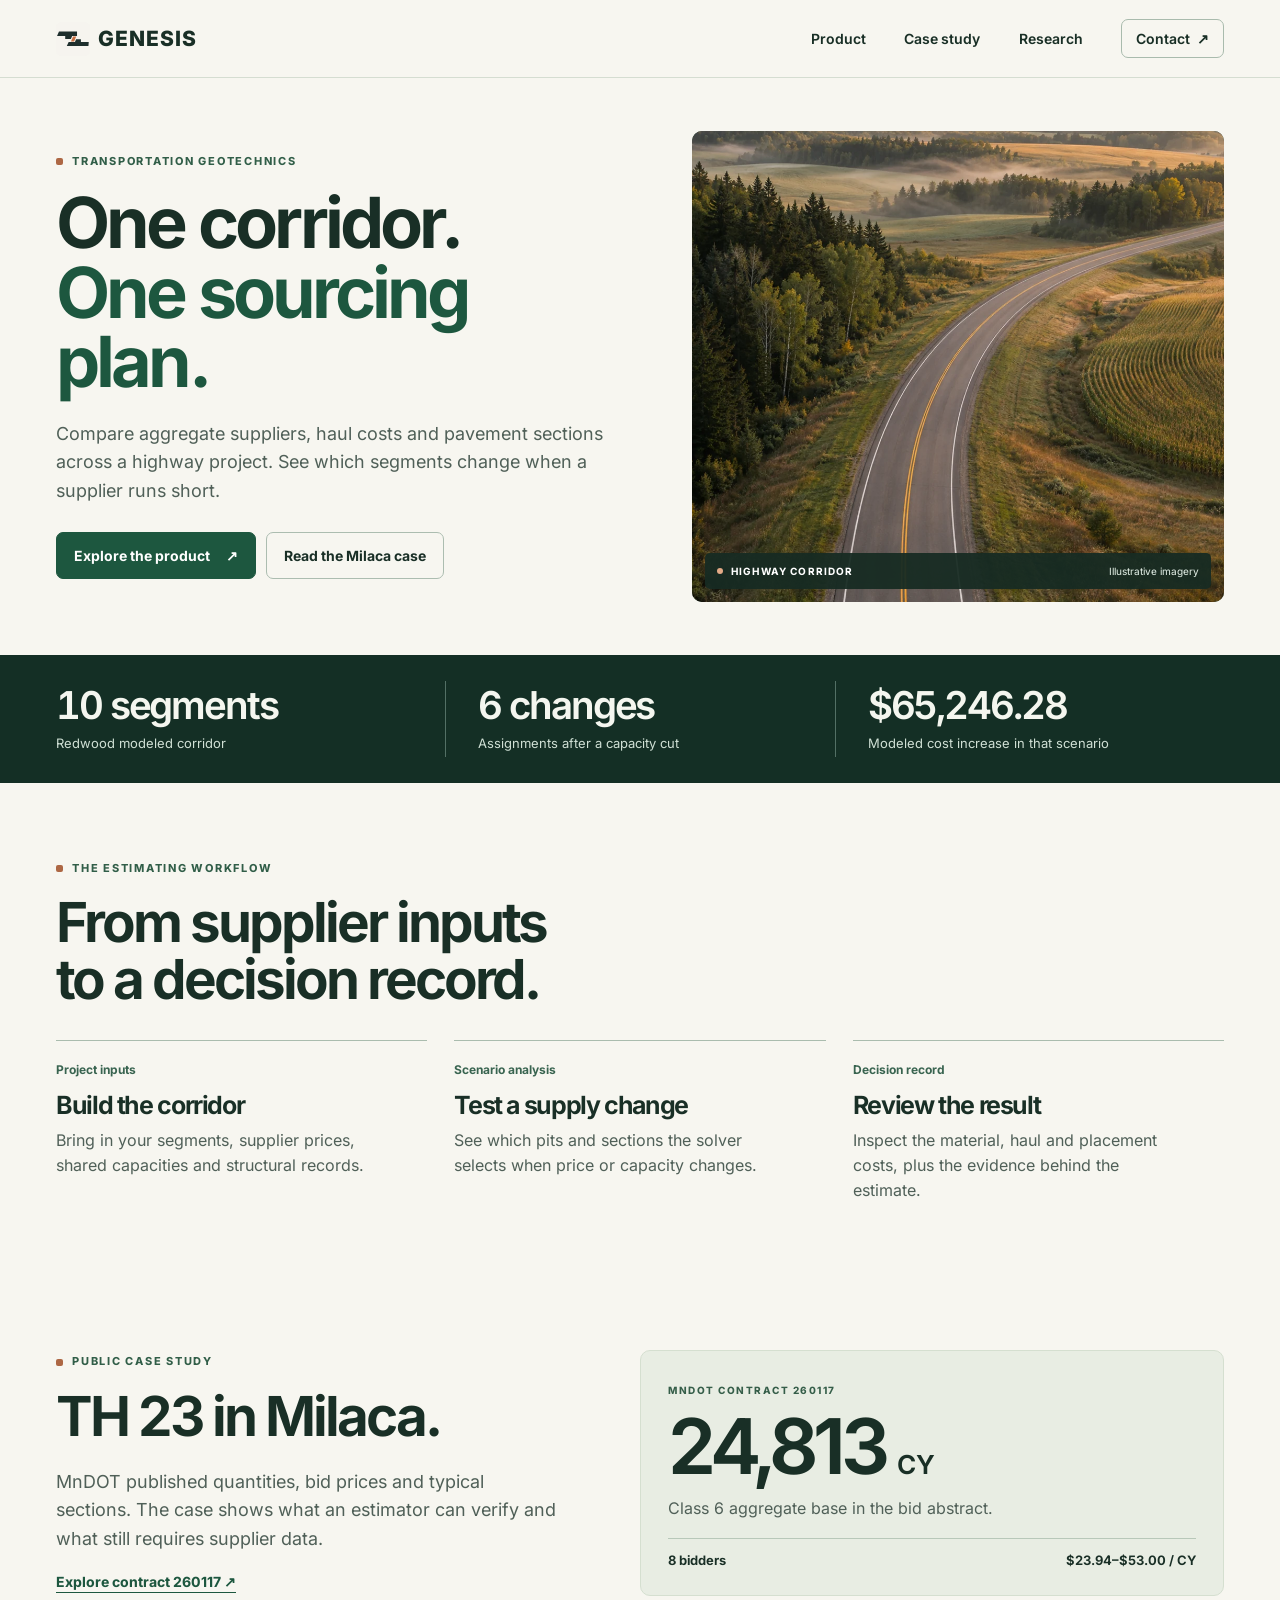
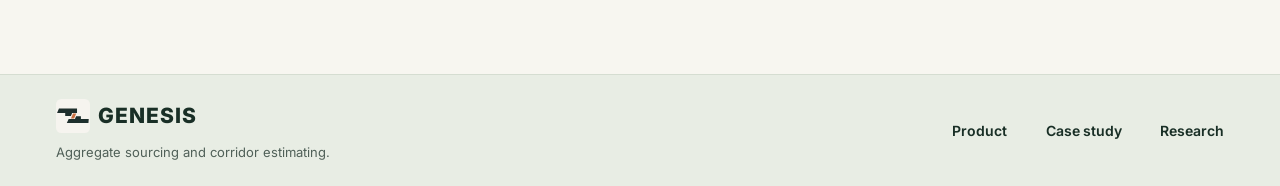
==== Genesis/index.html @ 0771c58f "Publish redesigned Genesis product site" ====
<!doctype html>
<html lang="en"><head>
<meta charset="utf-8"><meta name="viewport" content="width=device-width, initial-scale=1">
<title>Genesis | Aggregate sourcing for highway projects</title><meta name="description" content="Compare aggregate sources, haul costs and supplier capacity across a highway corridor.">
<link rel="canonical" href="https://alpmms.github.io/Genesis/">
<meta property="og:title" content="Genesis | Aggregate sourcing for highway projects"><meta property="og:description" content="Compare aggregate sources, haul costs and supplier capacity across a highway corridor."><meta property="og:image" content="https://alpmms.github.io/Genesis/assets/corridor.webp">
<meta name="theme-color" content="#172d24"><link rel="icon" href="/Genesis/assets/favicon.svg" type="image/svg+xml">
<link rel="preload" href="/Genesis/assets/inter-latin-wght.woff2" as="font" type="font/woff2" crossorigin>
<link rel="stylesheet" href="/Genesis/assets/styles.css"><script src="/Genesis/assets/site.js" defer></script>
</head><body>
<a class="skip" href="#main">Skip to content</a>
<header class="header"><div class="wrap header-inner">
  <a class="brand" href="/Genesis/" aria-label="Genesis home"><img src="/Genesis/assets/favicon.svg" width="34" height="34" alt="">GENESIS</a>
  <button class="menu" type="button" aria-expanded="false" aria-controls="site-nav">Menu</button>
  <nav id="site-nav" aria-label="Main navigation"><a href="/Genesis/product/">Product</a><a href="/Genesis/case-study/">Case study</a><a href="/Genesis/research/">Research</a><a class="nav-cta" href="https://alpmms.github.io/#contact">Contact <span aria-hidden="true">↗</span></a></nav>
</div></header>
<main id="main">
<section class="hero wrap">
  <div class="hero-copy">
    <p class="eyebrow"><span></span> TRANSPORTATION GEOTECHNICS</p>
    <h1>One corridor.<br><em>One sourcing plan.</em></h1>
    <p class="lead">Compare aggregate suppliers, haul costs and pavement sections across a highway project. See which segments change when a supplier runs short.</p>
    <div class="actions"><a class="button" href="/Genesis/product/">Explore the product <span aria-hidden="true">↗</span></a><a class="button secondary" href="/Genesis/case-study/">Read the Milaca case</a></div>
  </div>
  <figure class="hero-media"><img src="/Genesis/assets/corridor.webp" alt="Illustrative aerial view of a two-lane highway crossing fields and forest" fetchpriority="high" width="1536" height="1024">
    <figcaption><span></span> HIGHWAY CORRIDOR <small>Illustrative imagery</small></figcaption>
  </figure>
</section>
<section class="proof"><div class="wrap proof-grid">
  <div><strong>10 segments</strong><p>Redwood modeled corridor</p></div><div><strong>6 changes</strong><p>Assignments after a capacity cut</p></div><div><strong>$65,246.28</strong><p>Modeled cost increase in that scenario</p></div>
</div></section>
<section class="wrap section workflow">
  <div class="section-heading"><p class="eyebrow"><span></span> THE ESTIMATING WORKFLOW</p><h2>From supplier inputs<br>to a decision record.</h2></div>
  <div class="steps">
    <article><p class="step-label">Project inputs</p><h3>Build the corridor</h3><p>Bring in your segments, supplier prices, shared capacities and structural records.</p></article>
    <article><p class="step-label">Scenario analysis</p><h3>Test a supply change</h3><p>See which pits and sections the solver selects when price or capacity changes.</p></article>
    <article><p class="step-label">Decision record</p><h3>Review the result</h3><p>Inspect the material, haul and placement costs, plus the evidence behind the estimate.</p></article>
  </div>
</section>
<section class="wrap section feature"><div><p class="eyebrow"><span></span> PUBLIC CASE STUDY</p><h2>TH 23 in Milaca.</h2><p class="lead">MnDOT published quantities, bid prices and typical sections. The case shows what an estimator can verify and what still requires supplier data.</p><a class="text-link" href="/Genesis/case-study/">Explore contract 260117 <span aria-hidden="true">↗</span></a></div><div class="case-note"><span>MNDOT CONTRACT 260117</span><strong>24,813 <small>CY</small></strong><p>Class 6 aggregate base in the bid abstract.</p><div>8 bidders <span>$23.94–$53.00 / CY</span></div></div></section></main>
<footer class="footer"><div class="wrap footer-inner"><div><a class="brand" href="/Genesis/" aria-label="Genesis home"><img src="/Genesis/assets/favicon.svg" width="34" height="34" alt="">GENESIS</a><p>Aggregate sourcing and corridor estimating.</p></div><nav aria-label="Footer"><a href="/Genesis/product/">Product</a><a href="/Genesis/case-study/">Case study</a><a href="/Genesis/research/">Research</a></nav></div></footer>
</body></html>
---- Genesis/assets/styles.css ----
@font-face{font-family:Inter;src:url(inter-latin-wght.woff2) format("woff2");font-weight:100 900;font-display:swap}
:root{color:#192f26;background:#f7f6f0;font-family:Inter,"Segoe UI",sans-serif;--paper:#f7f6f0;--ink:#192f26;--quiet:#506058;--green:#1d573f;--deep:#142f25;--line:#d5ddd1;--copper:#ad6744}
*{box-sizing:border-box}body{margin:0}a{color:inherit}button{font:inherit}button,a{-webkit-tap-highlight-color:transparent}a:focus-visible,button:focus-visible{outline:3px solid #b25935;outline-offset:5px}img{max-width:100%;display:block;height:auto}h1,h2,h3,p,figure,dl,dd{margin:0}p{line-height:1.58}h1,h2,h3{letter-spacing:-.055em}h1{font-size:clamp(46px,6vw,104px);line-height:.99;font-weight:680}h2{font-size:clamp(35px,4.3vw,62px);line-height:1.03;font-weight:670}h3{font-size:25px;font-weight:680;line-height:1.12}em{color:var(--green);font-style:normal}.wrap{width:min(1370px,calc(100% - 112px));margin-inline:auto}.section{padding-block:78px}.skip{position:fixed;top:8px;left:8px;transform:translateY(-150%);z-index:5;background:white;padding:10px}.skip:focus{transform:none}
.header{border-bottom:1px solid var(--line)}.header-inner{min-height:77px;display:flex;align-items:center;justify-content:space-between;gap:20px}.brand{display:inline-flex;align-items:center;gap:8px;font-size:21px;font-weight:820;letter-spacing:.045em;text-decoration:none}.header nav,.footer nav{display:flex;align-items:center;gap:clamp(18px,3vw,40px)}.header nav a,.footer nav a{text-decoration:none;font-size:14px;font-weight:620}.header nav a[aria-current=page],.header nav a:hover,.footer nav a:hover{text-decoration:underline;text-underline-offset:6px}.nav-cta{border:1px solid #a9bbad;padding:10px 14px;border-radius:7px}.nav-cta span{margin-left:4px}.menu{display:none}
.hero{display:grid;grid-template-columns:1fr .93fr;align-items:center;gap:clamp(25px,5vw,90px);min-height:570px;padding-block:53px}.eyebrow{color:#315e48;display:flex;align-items:center;gap:9px;font-size:11px;line-height:1.45;letter-spacing:.16em;font-weight:760;margin-bottom:18px}.eyebrow span{width:7px;height:7px;background:var(--copper);border-radius:2px;flex:none}.hero-copy h1{font-size:clamp(50px,5.5vw,94px)}.lead{font-size:clamp(16px,1.4vw,20px);color:var(--quiet);max-width:550px;margin-top:23px;line-height:1.58}.actions{display:flex;flex-wrap:wrap;gap:10px;margin-top:27px}.button{background:var(--green);border:1px solid var(--green);color:white;display:inline-flex;align-items:center;gap:16px;padding:13px 17px;border-radius:7px;font-size:14px;font-weight:700;text-decoration:none;min-height:47px}.button:hover{background:#153e2e}.button.secondary{background:transparent;color:var(--ink);border-color:#acbdb0}.button.secondary:hover{background:#e7ede5}.hero-media{position:relative;border-radius:10px;overflow:hidden;aspect-ratio:1.13;background:#284536}.hero-media img{width:100%;height:100%;object-fit:cover;object-position:55% 50%}.hero-media figcaption{position:absolute;bottom:13px;left:13px;right:13px;display:flex;align-items:center;gap:8px;color:#fff;background:#172b23ef;padding:12px;border-radius:5px;font-size:10px;letter-spacing:.115em;font-weight:740}.hero-media figcaption span{height:6px;width:6px;border-radius:50%;background:#e4aa87}.hero-media small{font-size:10px;letter-spacing:normal;margin-left:auto;font-weight:450;color:#d9e5dc}
.proof{background:var(--deep);color:#f4f6ef}.proof-grid{display:grid;grid-template-columns:repeat(3,minmax(0,1fr));padding-block:26px}.proof-grid>div{padding:3px clamp(12px,3vw,32px);border-left:1px solid #537065}.proof-grid>div:first-child{padding-left:0;border-left:0}.proof strong{font-size:clamp(23px,3vw,43px);letter-spacing:-.055em;line-height:1.1;font-weight:620;font-variant-numeric:tabular-nums}.proof p{color:#d0e0d5;font-size:13px;margin-top:7px}
.workflow .section-heading{margin-bottom:32px}.steps{display:grid;grid-template-columns:repeat(3,minmax(0,1fr));gap:27px}.steps article{border-top:1px solid #aabcae;padding:20px 0}.step-label{font-size:12px;color:#396450;font-weight:700;margin-bottom:11px}.steps article>p:last-child{color:var(--quiet);margin-top:9px;max-width:315px}
.feature{display:grid;grid-template-columns:minmax(0,.87fr) minmax(0,1fr);gap:clamp(25px,6vw,95px);align-items:center;padding-top:48px}.divider{border-top:1px solid var(--line)}.case-note{padding:27px;background:#e8ede3;border:1px solid #d5dfd0;border-radius:10px}.case-note>span{font-size:10px;color:#355e49;letter-spacing:.15em;font-weight:770}.case-note strong{display:block;font-size:clamp(44px,6vw,90px);font-weight:640;letter-spacing:-.075em;margin-top:8px;line-height:1.08}.case-note small{font-size:.34em;letter-spacing:0}.case-note p{color:var(--quiet);margin-top:7px}.case-note div{border-top:1px solid #b8c8b9;margin-top:17px;padding-top:13px;display:flex;justify-content:space-between;gap:8px;font-size:13px;font-weight:670}.text-link{display:inline-block;margin-top:20px;color:var(--green);font-size:14px;font-weight:730;text-underline-offset:5px}
.page-head{padding-top:78px;padding-bottom:55px}.page-head .lead{max-width:670px}.product-demo{border-top:1px solid var(--line);padding-top:45px;padding-bottom:20px}.product-demo .section-heading{margin-bottom:24px}.demo{background:white;border:1px solid var(--line);border-radius:10px;overflow:hidden;margin-bottom:24px}.demo-choices{display:flex;flex-wrap:wrap;gap:8px;padding:14px;background:#e9eee6;border-bottom:1px solid var(--line)}.demo-choices button{border:1px solid #afc0b2;background:var(--paper);border-radius:6px;color:var(--ink);cursor:pointer;padding:9px 12px;font-size:13px;font-weight:700}.demo-choices button[aria-pressed=true]{color:white;background:var(--green);border-color:var(--green)}.demo-body{padding:20px}.demo-body>p{color:var(--quiet)}.demo-body dl{display:grid;grid-template-columns:repeat(3,minmax(0,1fr));gap:13px;margin:17px 0}.demo-body dl>div{padding:12px;background:#edf2ea;border-radius:7px}.demo-body dt{font-size:12px;color:var(--quiet);margin-bottom:6px}.demo-body dd{font-size:clamp(17px,2.3vw,31px);font-weight:710;letter-spacing:-.035em;font-variant-numeric:tabular-nums}.demo-body .result{color:#245a42;font-weight:670}.screen img{width:100%;border:1px solid #b8c8b9;border-radius:9px;background:#e9eee6}.screen figcaption{font-size:12px;color:var(--quiet);margin-top:8px}.body-copy p+p{margin-top:14px}.sources{padding-left:20px;line-height:1.75;color:var(--green)}
.footer{background:#e8ede4;border-top:1px solid var(--line);padding-block:24px}.footer-inner{display:flex;justify-content:space-between;align-items:center;gap:15px}.footer p{font-size:13px;color:var(--quiet);margin-top:5px}
@media(max-width:1000px){.wrap{width:calc(100% - 56px)}.hero{min-height:0}.hero-copy h1{font-size:clamp(42px,6.1vw,65px)}.section{padding-block:49px}.feature{gap:30px}}
@media(max-width:720px){.wrap{width:calc(100% - 34px)}.header-inner{min-height:64px;position:relative}.menu{display:block;background:transparent;border:1px solid #9db3a4;border-radius:6px;padding:8px 11px;color:var(--ink);cursor:pointer}.header nav{display:none;position:absolute;z-index:3;top:calc(100% + 1px);right:0;left:0;align-items:stretch;gap:0;background:var(--paper);border:1px solid var(--line);border-radius:0 0 8px 8px;padding:6px}.header nav[data-open=true]{display:grid}.header nav a{padding:11px}.header .nav-cta{border:0}.hero,.feature{grid-template-columns:1fr}.hero{padding-block:38px;gap:27px}.hero-copy h1{font-size:clamp(42px,9vw,66px)}.hero-media{aspect-ratio:1.38}.steps{grid-template-columns:1fr;gap:0}.proof-grid{gap:13px;grid-template-columns:1fr;padding-block:19px}.proof-grid>div,.proof-grid>div:first-child{padding:0 0 0 10px;border-left:1px solid #537065}.proof p{margin-top:3px}.demo-body dl{grid-template-columns:1fr}.footer-inner{align-items:flex-start;flex-direction:column}.footer nav{flex-wrap:wrap;gap:13px}.section{padding-block:37px}.page-head h1{font-size:clamp(40px,8.6vw,68px)}.lead{margin-top:16px}}
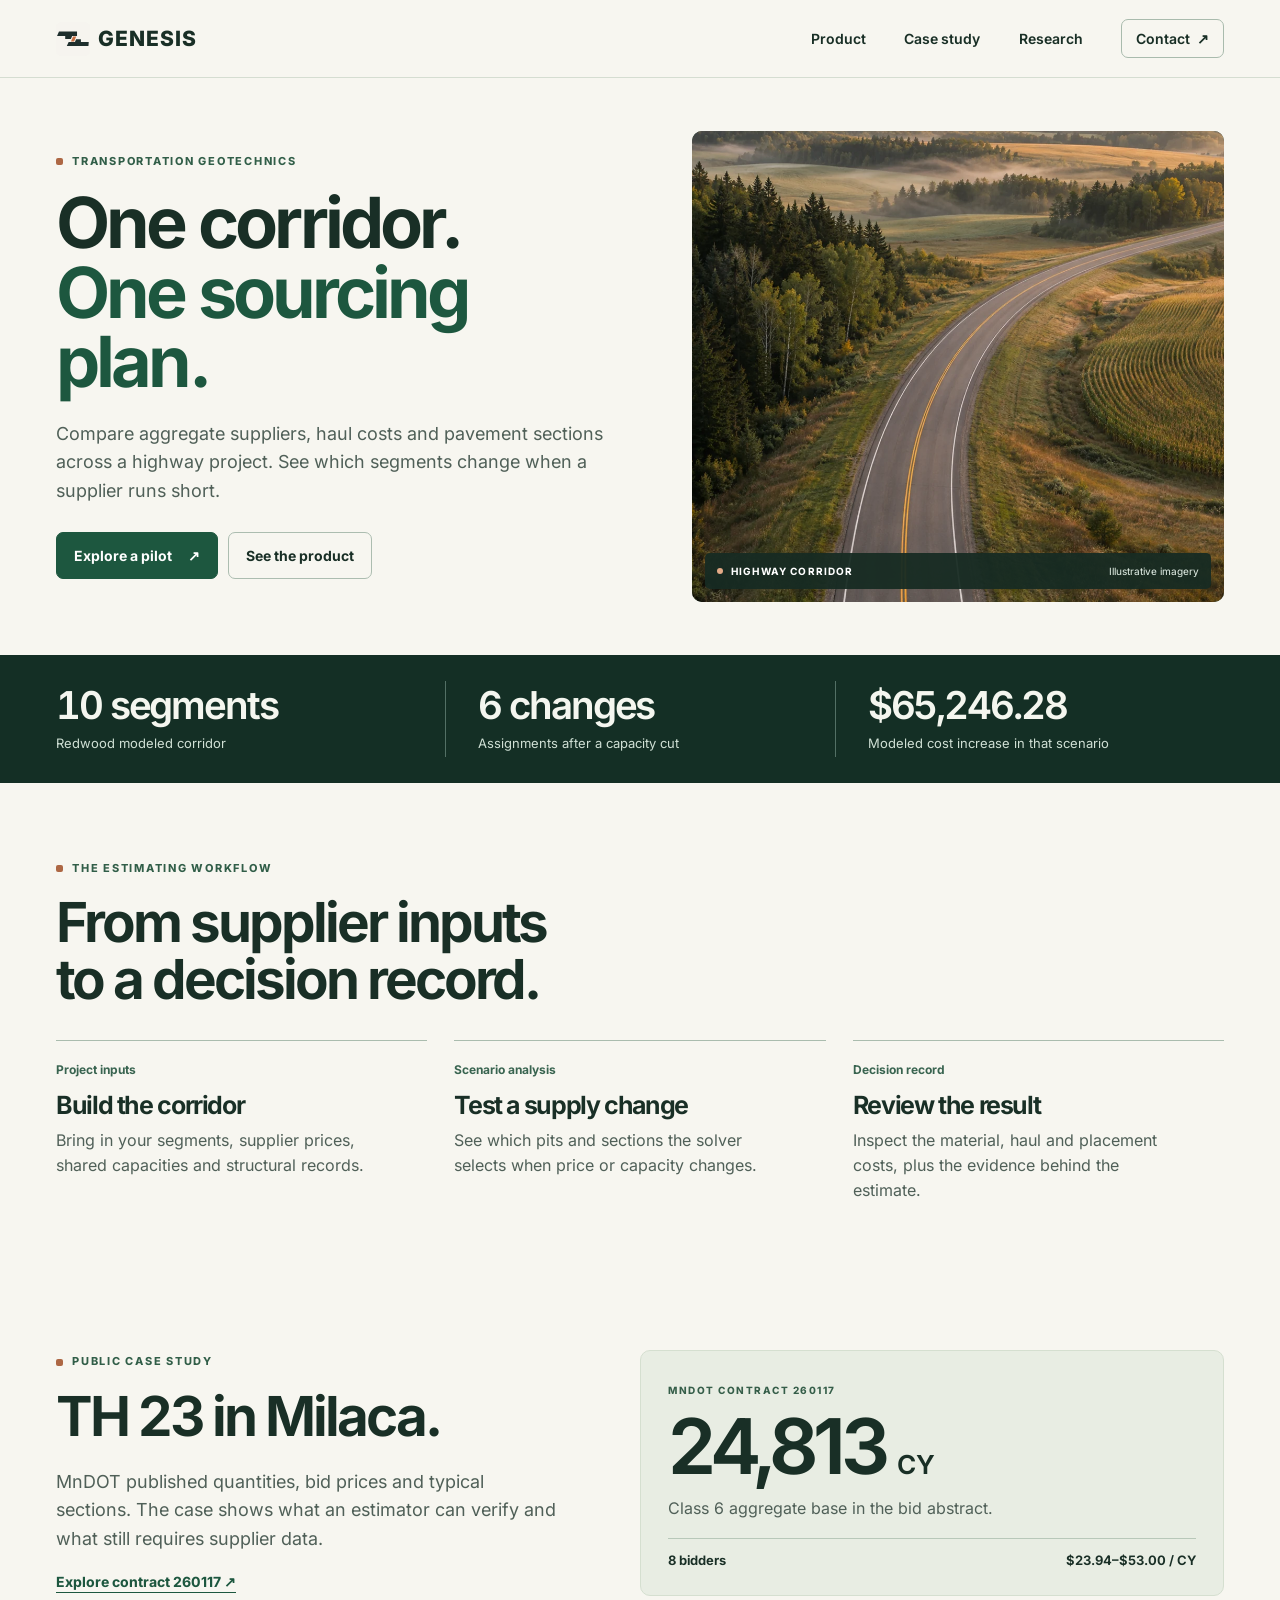
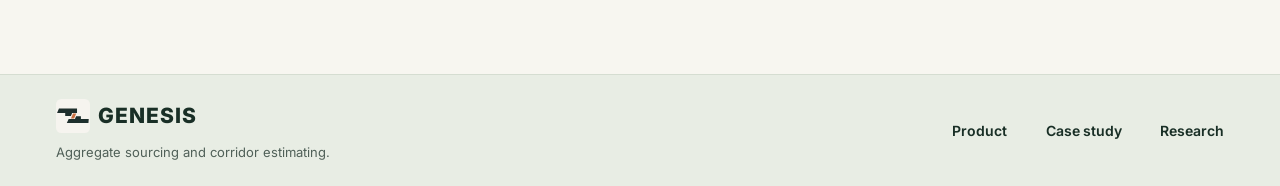
==== commit 1a74100f: "Publish Genesis pilot scope and procurement evidence" ====
--- a/Genesis/index.html
+++ b/Genesis/index.html
@@ -20,7 +20,7 @@
     <p class="eyebrow"><span></span> TRANSPORTATION GEOTECHNICS</p>
     <h1>One corridor.<br><em>One sourcing plan.</em></h1>
     <p class="lead">Compare aggregate suppliers, haul costs and pavement sections across a highway project. See which segments change when a supplier runs short.</p>
-    <div class="actions"><a class="button" href="/Genesis/product/">Explore the product <span aria-hidden="true">↗</span></a><a class="button secondary" href="/Genesis/case-study/">Read the Milaca case</a></div>
+    <div class="actions"><a class="button" href="/Genesis/product/#pilot">Explore a pilot <span aria-hidden="true">↗</span></a><a class="button secondary" href="/Genesis/product/">See the product</a></div>
   </div>
   <figure class="hero-media"><img src="/Genesis/assets/corridor.webp" alt="Illustrative aerial view of a two-lane highway crossing fields and forest" fetchpriority="high" width="1536" height="1024">
     <figcaption><span></span> HIGHWAY CORRIDOR <small>Illustrative imagery</small></figcaption>
